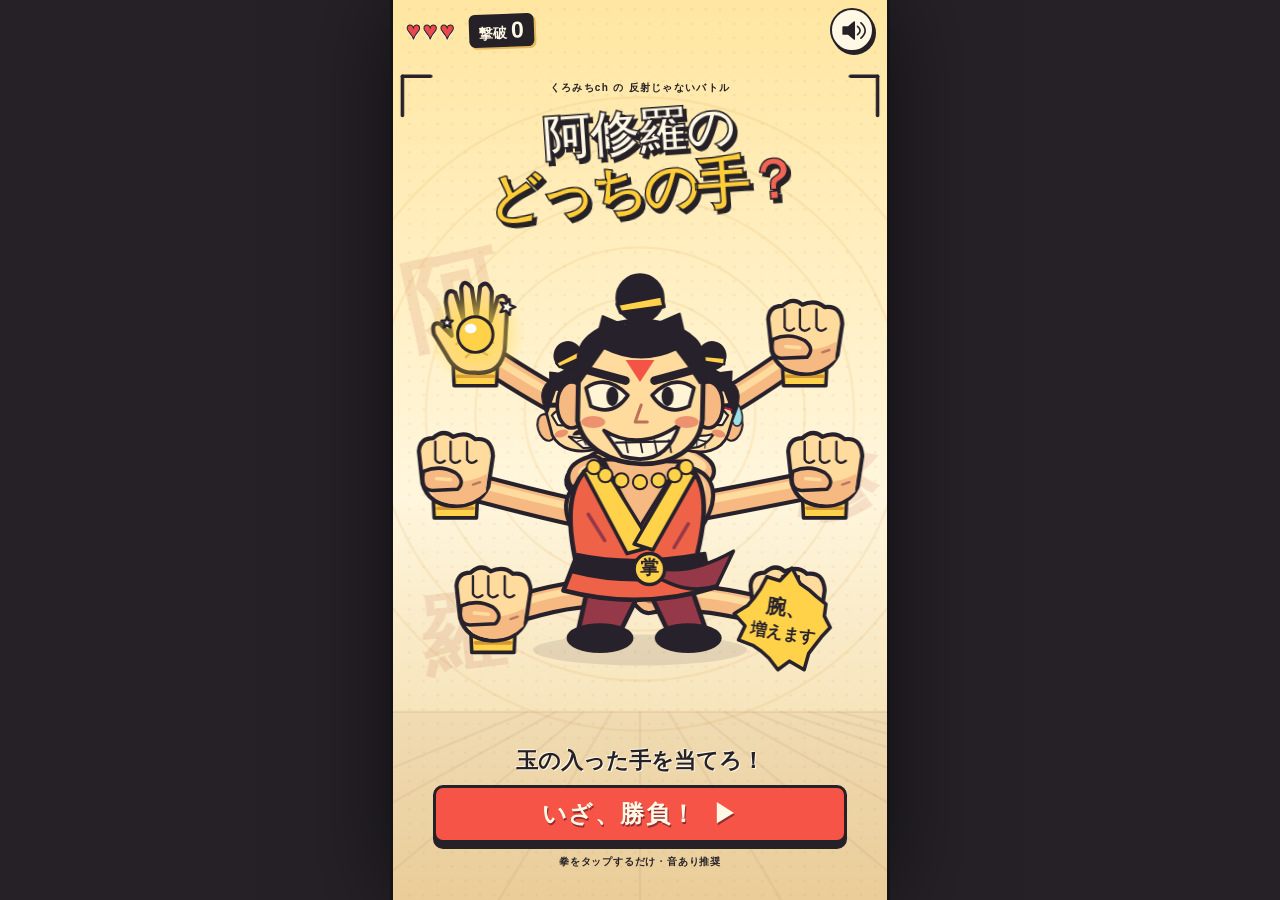
==== games/79b72ceb0181b890/index.html @ 9f9df3e9 "Update Kuromichi game collection" ====
<!doctype html>
<html lang="ja">
<head>
  <meta charset="utf-8">
  <meta name="viewport" content="width=device-width,initial-scale=1,viewport-fit=cover">
  <meta name="theme-color" content="#f5dc8d">
  <title>阿修羅のどっちの手？｜くろみちch</title>
  <link rel="icon" href="data:image/svg+xml,%3Csvg xmlns='http://www.w3.org/2000/svg' viewBox='0 0 64 64'%3E%3Crect width='64' height='64' rx='16' fill='%23ffcc32'/%3E%3Ctext x='8' y='49' font-size='46'%3E拳%3C/text%3E%3C/svg%3E">
  <link rel="stylesheet" href="style.css">
  <script src="core.js" defer></script>
  <script src="audio.js" defer></script>
  <script src="art.js" defer></script>
  <script src="game.js" defer></script>
</head>
<body>
<main id="game" aria-label="阿修羅のどっちの手？">
  <canvas id="canvas" aria-label="玉を持つ阿修羅の腕を目で追おう"></canvas>
  <header id="hud">
    <div id="hearts" aria-label="残機3">♥♥♥</div>
    <div id="score"><span>撃破</span> <b>0</b></div>
    <button id="mute" type="button" aria-label="音をミュートする" aria-pressed="false"><svg viewBox="0 0 32 32" aria-hidden="true"><path d="M5 12h6l7-6v20l-7-6H5z"/><path class="waves" d="M22 11q6 5 0 10m4-14q10 9 0 18"/></svg></button>
  </header>
  <div id="targets" aria-label="回答する拳"></div>
  <section id="title" class="screen">
    <p class="brand">くろみちch の 反射じゃないバトル</p>
    <h1><span>阿修羅の</span><strong>どっちの手<span class="question">？</span></strong></h1>
    <div class="title-bottom"><p class="rule">玉の入った手を当てろ！</p><button id="start" class="primary" type="button">いざ、勝負！ <span>▶</span></button><p class="hint">拳をタップするだけ · 音あり推奨</p></div>
  </section>
  <section id="result" class="screen" hidden>
    <div class="result-card"><p class="eyebrow">全 腕 敗 北</p><h2>お手上げ〜！</h2><p id="result-quip">手が多いって、ずるくない？</p><div class="stats"><div><span>撃破数</span><b id="final-score">0</b><small>体</small></div><div><span>到達した腕</span><b id="final-arms">2</b><small>本</small></div></div><p id="best"></p><button id="retry" class="primary" type="button">もう一戦！ <span>↻</span></button></div>
  </section>
  <footer id="caption" hidden><div id="badge"></div><strong id="message" role="status" aria-live="polite"></strong><span id="submessage"></span></footer>
  <button id="resume" class="resume" hidden>タップして再開 ▶</button>
</main>
</body>
</html>
---- games/79b72ceb0181b890/style.css ----
*{box-sizing:border-box;-webkit-tap-highlight-color:transparent}html,body{margin:0;width:100%;height:100%;overflow:hidden;overscroll-behavior:none;background:#252127;color:#252127;font-family:"Arial Black","Hiragino Kaku Gothic ProN","Yu Gothic",Meiryo,sans-serif;font-weight:800}body{height:100dvh;display:flex;justify-content:center}button{font:inherit;color:inherit;cursor:pointer;touch-action:manipulation}button:focus-visible{outline:4px solid #128ca0;outline-offset:3px}[hidden]{display:none!important}#game{position:relative;width:min(100%,500px);height:100%;overflow:hidden;background:#fff0c8;isolation:isolate;touch-action:none;user-select:none;-webkit-user-select:none}canvas{display:block;width:100%;height:100%;position:absolute;inset:0}#hud{position:absolute;z-index:4;top:0;left:0;right:0;display:flex;align-items:center;gap:12px;padding:max(8px,env(safe-area-inset-top)) 13px 6px;pointer-events:none}#hearts{font-size:25px;letter-spacing:2px;color:#e9494b;-webkit-text-stroke:1px #252127;text-shadow:0 2px #fff}#hearts .lost{color:#c5baa2}#score{background:#252127;color:#fff8e5;border-radius:6px;transform:rotate(-2deg);padding:3px 10px;font-size:14px;box-shadow:2px 2px 0 #e6b95e}#score b{font-size:23px}#mute{pointer-events:auto;margin-left:auto;border:2px solid #252127;background:#fff8e5;border-radius:50%;width:44px;height:44px;display:grid;place-items:center;box-shadow:2px 3px #252127}#mute svg{width:27px;height:27px;fill:#252127;stroke:#252127;stroke-width:2;stroke-linecap:round;stroke-linejoin:round}#mute svg .waves{fill:none}#mute[aria-pressed=true] .waves{display:none}#mute[aria-pressed=true]:after{content:"";position:absolute;width:31px;height:3px;background:#e9494b;transform:rotate(-48deg);box-shadow:0 0 0 1px #fff8e5}.screen{position:absolute;inset:0;z-index:3;pointer-events:none}.screen button{pointer-events:auto}.brand{position:absolute;top:9%;width:100%;text-align:center;letter-spacing:.13em;font-size:10px;margin:0}h1{position:absolute;top:12%;width:100%;text-align:center;line-height:1.05;margin:0;transform:rotate(-4deg);filter:drop-shadow(3px 4px 0 #252127)}h1>span{display:block;font-size:clamp(30px,8.8vw,48px);color:#fff8e5;-webkit-text-stroke:1.5px #252127}h1 strong{display:block;margin-top:3px;font-size:clamp(35px,10.4vw,55px);letter-spacing:-.07em;color:#ffcd38;-webkit-text-stroke:1.4px #252127}h1 .question{color:#f26455}.title-bottom{position:absolute;bottom:max(3.5%,env(safe-area-inset-bottom));left:8%;width:84%;text-align:center}.rule{font-size:clamp(17px,4.5vw,22px);margin:0 0 9px;text-shadow:1px 1px #fff8e5,-1px -1px #fff8e5}.primary{width:100%;min-height:58px;border:3px solid #252127;border-radius:10px;background:#f65446;box-shadow:0 6px 0 #252127;color:#fff8e5;font-size:24px;font-weight:1000;letter-spacing:.06em;transition:transform .08s,box-shadow .08s;text-shadow:1px 2px #942e32}.primary span{margin-left:8px}.primary:active{transform:translateY(4px);box-shadow:0 2px #252127}.hint{font-size:10px;letter-spacing:.08em;margin:12px 0 0}#caption{position:absolute;left:0;right:0;bottom:0;padding:0 12px max(13px,env(safe-area-inset-bottom));z-index:2;text-align:center;pointer-events:none}#badge{display:inline-block;padding:4px 12px;margin-bottom:6px;color:#fff8e5;background:#252127;border-radius:4px;transform:rotate(-2deg);font-size:12px;letter-spacing:.06em}#message{display:block;font-size:clamp(25px,7vw,35px);line-height:1.2;text-shadow:2px 2px 0 #fff8e5,-2px -2px 0 #fff8e5}#submessage{display:block;margin-top:4px;font-size:11px;letter-spacing:.08em}#targets{position:absolute;inset:0;z-index:2;pointer-events:none}.hand-target{position:absolute;border:0;background:transparent;padding:0;border-radius:50%;pointer-events:auto;touch-action:none}.hand-target:disabled{pointer-events:none}.hand-target:focus-visible{background:#fff7;outline:3px dashed #168d9c}#result{background:#25212770;display:grid;place-items:center;padding:25px;backdrop-filter:blur(3px)}.result-card{pointer-events:auto;background:#fff7df;border:4px solid #252127;border-radius:12px;padding:23px 20px 25px;width:100%;box-shadow:8px 9px #252127;transform:rotate(-2deg);text-align:center}.eyebrow{display:inline-block;background:#252127;color:#ffcc38;padding:4px 14px;margin:0;letter-spacing:.15em;font-size:14px}h2{font-size:clamp(31px,9vw,43px);margin:10px -15px 6px;letter-spacing:-.06em;color:#de443e}#result-quip{font-size:12px;margin:8px 0 20px}.stats{display:flex;border-block:2px solid #252127;padding:13px 0;gap:10px}.stats>div{flex:1}.stats>div+div{border-left:2px dashed #cbbf9d}.stats span{display:block;font-size:13px}.stats b{display:inline-block;font-size:52px;line-height:1.2}.stats small{font-size:13px}#best{font-size:11px;margin:13px 0 19px}.resume{position:absolute;inset:0;z-index:10;background:#252127e8;color:#ffdc59;border:0;font-size:25px;letter-spacing:.05em}@media(max-height:560px){.brand{top:11%;font-size:9px}h1{top:15%}h1>span{font-size:27px}h1 strong{font-size:35px}.title-bottom{bottom:3%}.primary{min-height:48px;font-size:21px}.hint{margin-top:9px}.rule{font-size:17px}.result-card{padding:13px 17px 19px}.stats b{font-size:40px}#result-quip{margin:7px 0 12px}#caption{padding-bottom:8px}#badge{font-size:10px;padding:3px 10px;margin-bottom:4px}#message{font-size:25px}#submessage{font-size:10px}}@media(min-width:700px){#game{border-inline:3px solid #161319;box-shadow:0 0 90px #0008}}@media(prefers-reduced-motion:reduce){.primary{transition:none}}
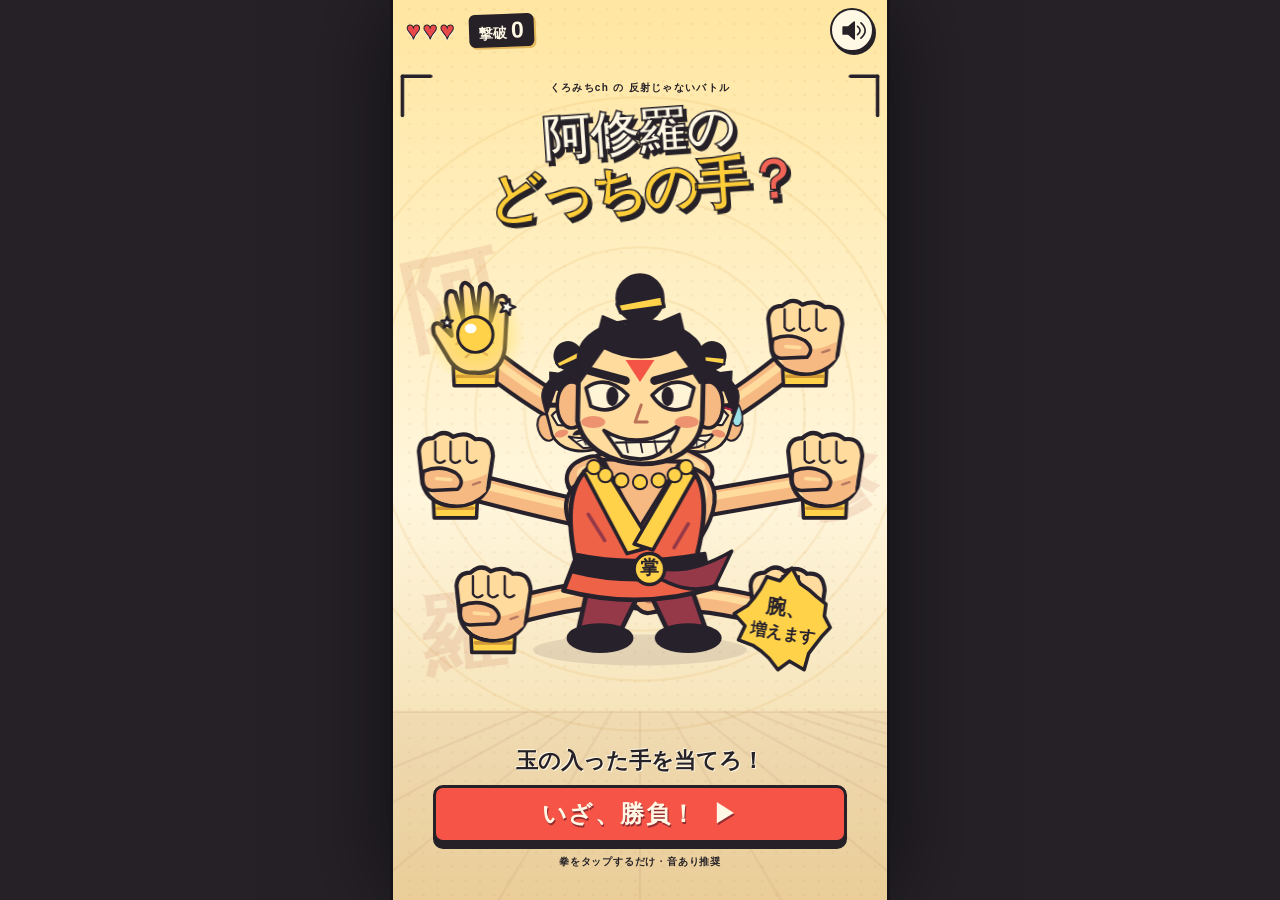
==== commit 68c2af43: "Update Kuromichi game collection" ====
--- a/games/79b72ceb0181b890/index.html
+++ b/games/79b72ceb0181b890/index.html
@@ -2,7 +2,9 @@
 <html lang="ja">
 <head>
   <meta charset="utf-8">
-  <meta name="viewport" content="width=device-width,initial-scale=1,viewport-fit=cover">
+  <meta data-library-security="csp" http-equiv="Content-Security-Policy" content="default-src 'none'; script-src 'self'; script-src-attr 'none'; style-src 'self' 'unsafe-inline'; img-src 'self' data:; font-src 'self' data:; media-src 'self' blob: data:; connect-src 'none'; worker-src blob:; frame-src 'none'; object-src 'none'; base-uri 'none'; form-action 'none'">
+<meta data-library-security="referrer" name="referrer" content="no-referrer">
+<meta name="viewport" content="width=device-width,initial-scale=1,viewport-fit=cover">
   <meta name="theme-color" content="#f5dc8d">
   <title>阿修羅のどっちの手？｜くろみちch</title>
   <link rel="icon" href="data:image/svg+xml,%3Csvg xmlns='http://www.w3.org/2000/svg' viewBox='0 0 64 64'%3E%3Crect width='64' height='64' rx='16' fill='%23ffcc32'/%3E%3Ctext x='8' y='49' font-size='46'%3E拳%3C/text%3E%3C/svg%3E">
--- a/games/79b72ceb0181b890/style.css
+++ b/games/79b72ceb0181b890/style.css
@@ -1 +1 @@
-*{box-sizing:border-box;-webkit-tap-highlight-color:transparent}html,body{margin:0;width:100%;height:100%;overflow:hidden;overscroll-behavior:none;background:#252127;color:#252127;font-family:"Arial Black","Hiragino Kaku Gothic ProN","Yu Gothic",Meiryo,sans-serif;font-weight:800}body{height:100dvh;display:flex;justify-content:center}button{font:inherit;color:inherit;cursor:pointer;touch-action:manipulation}button:focus-visible{outline:4px solid #128ca0;outline-offset:3px}[hidden]{display:none!important}#game{position:relative;width:min(100%,500px);height:100%;overflow:hidden;background:#fff0c8;isolation:isolate;touch-action:none;user-select:none;-webkit-user-select:none}canvas{display:block;width:100%;height:100%;position:absolute;inset:0}#hud{position:absolute;z-index:4;top:0;left:0;right:0;display:flex;align-items:center;gap:12px;padding:max(8px,env(safe-area-inset-top)) 13px 6px;pointer-events:none}#hearts{font-size:25px;letter-spacing:2px;color:#e9494b;-webkit-text-stroke:1px #252127;text-shadow:0 2px #fff}#hearts .lost{color:#c5baa2}#score{background:#252127;color:#fff8e5;border-radius:6px;transform:rotate(-2deg);padding:3px 10px;font-size:14px;box-shadow:2px 2px 0 #e6b95e}#score b{font-size:23px}#mute{pointer-events:auto;margin-left:auto;border:2px solid #252127;background:#fff8e5;border-radius:50%;width:44px;height:44px;display:grid;place-items:center;box-shadow:2px 3px #252127}#mute svg{width:27px;height:27px;fill:#252127;stroke:#252127;stroke-width:2;stroke-linecap:round;stroke-linejoin:round}#mute svg .waves{fill:none}#mute[aria-pressed=true] .waves{display:none}#mute[aria-pressed=true]:after{content:"";position:absolute;width:31px;height:3px;background:#e9494b;transform:rotate(-48deg);box-shadow:0 0 0 1px #fff8e5}.screen{position:absolute;inset:0;z-index:3;pointer-events:none}.screen button{pointer-events:auto}.brand{position:absolute;top:9%;width:100%;text-align:center;letter-spacing:.13em;font-size:10px;margin:0}h1{position:absolute;top:12%;width:100%;text-align:center;line-height:1.05;margin:0;transform:rotate(-4deg);filter:drop-shadow(3px 4px 0 #252127)}h1>span{display:block;font-size:clamp(30px,8.8vw,48px);color:#fff8e5;-webkit-text-stroke:1.5px #252127}h1 strong{display:block;margin-top:3px;font-size:clamp(35px,10.4vw,55px);letter-spacing:-.07em;color:#ffcd38;-webkit-text-stroke:1.4px #252127}h1 .question{color:#f26455}.title-bottom{position:absolute;bottom:max(3.5%,env(safe-area-inset-bottom));left:8%;width:84%;text-align:center}.rule{font-size:clamp(17px,4.5vw,22px);margin:0 0 9px;text-shadow:1px 1px #fff8e5,-1px -1px #fff8e5}.primary{width:100%;min-height:58px;border:3px solid #252127;border-radius:10px;background:#f65446;box-shadow:0 6px 0 #252127;color:#fff8e5;font-size:24px;font-weight:1000;letter-spacing:.06em;transition:transform .08s,box-shadow .08s;text-shadow:1px 2px #942e32}.primary span{margin-left:8px}.primary:active{transform:translateY(4px);box-shadow:0 2px #252127}.hint{font-size:10px;letter-spacing:.08em;margin:12px 0 0}#caption{position:absolute;left:0;right:0;bottom:0;padding:0 12px max(13px,env(safe-area-inset-bottom));z-index:2;text-align:center;pointer-events:none}#badge{display:inline-block;padding:4px 12px;margin-bottom:6px;color:#fff8e5;background:#252127;border-radius:4px;transform:rotate(-2deg);font-size:12px;letter-spacing:.06em}#message{display:block;font-size:clamp(25px,7vw,35px);line-height:1.2;text-shadow:2px 2px 0 #fff8e5,-2px -2px 0 #fff8e5}#submessage{display:block;margin-top:4px;font-size:11px;letter-spacing:.08em}#targets{position:absolute;inset:0;z-index:2;pointer-events:none}.hand-target{position:absolute;border:0;background:transparent;padding:0;border-radius:50%;pointer-events:auto;touch-action:none}.hand-target:disabled{pointer-events:none}.hand-target:focus-visible{background:#fff7;outline:3px dashed #168d9c}#result{background:#25212770;display:grid;place-items:center;padding:25px;backdrop-filter:blur(3px)}.result-card{pointer-events:auto;background:#fff7df;border:4px solid #252127;border-radius:12px;padding:23px 20px 25px;width:100%;box-shadow:8px 9px #252127;transform:rotate(-2deg);text-align:center}.eyebrow{display:inline-block;background:#252127;color:#ffcc38;padding:4px 14px;margin:0;letter-spacing:.15em;font-size:14px}h2{font-size:clamp(31px,9vw,43px);margin:10px -15px 6px;letter-spacing:-.06em;color:#de443e}#result-quip{font-size:12px;margin:8px 0 20px}.stats{display:flex;border-block:2px solid #252127;padding:13px 0;gap:10px}.stats>div{flex:1}.stats>div+div{border-left:2px dashed #cbbf9d}.stats span{display:block;font-size:13px}.stats b{display:inline-block;font-size:52px;line-height:1.2}.stats small{font-size:13px}#best{font-size:11px;margin:13px 0 19px}.resume{position:absolute;inset:0;z-index:10;background:#252127e8;color:#ffdc59;border:0;font-size:25px;letter-spacing:.05em}@media(max-height:560px){.brand{top:11%;font-size:9px}h1{top:15%}h1>span{font-size:27px}h1 strong{font-size:35px}.title-bottom{bottom:3%}.primary{min-height:48px;font-size:21px}.hint{margin-top:9px}.rule{font-size:17px}.result-card{padding:13px 17px 19px}.stats b{font-size:40px}#result-quip{margin:7px 0 12px}#caption{padding-bottom:8px}#badge{font-size:10px;padding:3px 10px;margin-bottom:4px}#message{font-size:25px}#submessage{font-size:10px}}@media(min-width:700px){#game{border-inline:3px solid #161319;box-shadow:0 0 90px #0008}}@media(prefers-reduced-motion:reduce){.primary{transition:none}}
+*{box-sizing:border-box;-webkit-tap-highlight-color:transparent}html,body{margin:0;width:100%;height:100%;overflow:hidden;overscroll-behavior:none;background:#252127;color:#252127;font-family:"Arial Black","Hiragino Kaku Gothic ProN","Yu Gothic",Meiryo,sans-serif;font-weight:800}body{height:100dvh;display:flex;justify-content:center}button{font:inherit;color:inherit;cursor:pointer;touch-action:manipulation}button:focus-visible{outline:4px solid #128ca0;outline-offset:3px}[hidden]{display:none!important}#game{position:relative;width:min(100%,500px);height:100%;overflow:hidden;background:#fff0c8;isolation:isolate;touch-action:none;user-select:none;-webkit-user-select:none}canvas{display:block;width:100%;height:100%;position:absolute;inset:0}#hud{position:absolute;z-index:4;top:0;left:0;right:0;display:flex;align-items:center;gap:12px;padding:max(8px,env(safe-area-inset-top)) 13px 6px;pointer-events:none}#hearts{font-size:25px;letter-spacing:2px;color:#e9494b;-webkit-text-stroke:1px #252127;text-shadow:0 2px #fff}#hearts .lost{color:#c5baa2}#score{background:#252127;color:#fff8e5;border-radius:6px;transform:rotate(-2deg);padding:3px 10px;font-size:14px;box-shadow:2px 2px 0 #e6b95e}#score b{font-size:23px}#mute{pointer-events:auto;margin-left:auto;border:2px solid #252127;background:#fff8e5;border-radius:50%;width:44px;height:44px;display:grid;place-items:center;box-shadow:2px 3px #252127}#mute svg{width:27px;height:27px;fill:#252127;stroke:#252127;stroke-width:2;stroke-linecap:round;stroke-linejoin:round}#mute svg .waves{fill:none}#mute[aria-pressed=true] .waves{display:none}#mute[aria-pressed=true]:after{content:"";position:absolute;width:31px;height:3px;background:#e9494b;transform:rotate(-48deg);box-shadow:0 0 0 1px #fff8e5}.screen{position:absolute;inset:0;z-index:3;pointer-events:none}.screen button{pointer-events:auto}.brand{position:absolute;top:9%;width:100%;text-align:center;letter-spacing:.13em;font-size:10px;margin:0}h1{position:absolute;top:12%;width:100%;text-align:center;line-height:1.05;margin:0;transform:rotate(-4deg);filter:drop-shadow(3px 4px 0 #252127)}h1>span{display:block;font-size:clamp(30px,8.8vw,48px);color:#fff8e5;-webkit-text-stroke:1.5px #252127}h1 strong{display:block;margin-top:3px;font-size:clamp(35px,10.4vw,55px);letter-spacing:-.07em;color:#ffcd38;-webkit-text-stroke:1.4px #252127}h1 .question{color:#f26455}.title-bottom{position:absolute;bottom:max(3.5%,env(safe-area-inset-bottom));left:8%;width:84%;text-align:center}.rule{font-size:clamp(17px,4.5vw,22px);margin:0 0 9px;text-shadow:1px 1px #fff8e5,-1px -1px #fff8e5}.primary{width:100%;min-height:58px;border:3px solid #252127;border-radius:10px;background:#f65446;box-shadow:0 6px 0 #252127;color:#fff8e5;font-size:24px;font-weight:1000;letter-spacing:.06em;transition:transform .08s,box-shadow .08s;text-shadow:1px 2px #942e32}.primary span{margin-left:8px}.primary:active{transform:translateY(4px);box-shadow:0 2px #252127}.hint{font-size:10px;letter-spacing:.08em;margin:12px 0 0}#caption{position:absolute;left:0;right:0;bottom:0;padding:0 12px max(13px,env(safe-area-inset-bottom));z-index:2;text-align:center;pointer-events:none}#badge{display:inline-block;padding:4px 12px;margin-bottom:6px;color:#fff8e5;background:#252127;border-radius:4px;transform:rotate(-2deg);font-size:12px;letter-spacing:.06em}#message{display:block;font-size:clamp(25px,7vw,35px);line-height:1.2;text-shadow:2px 2px 0 #fff8e5,-2px -2px 0 #fff8e5}#submessage{display:block;margin-top:4px;font-size:11px;letter-spacing:.08em}#targets{position:absolute;inset:0;z-index:2;pointer-events:none}.hand-target{position:absolute;border:0;background:transparent;padding:0;border-radius:50%;pointer-events:auto;touch-action:none}.hand-target:disabled{pointer-events:none}.hand-target:focus-visible{background:#fff7;outline:3px dashed #168d9c}#result{background:#25212770;display:grid;place-items:center;padding:25px;backdrop-filter:blur(3px)}.result-card{pointer-events:auto;background:#fff7df;border:4px solid #252127;border-radius:12px;padding:23px 20px 25px;width:100%;box-shadow:8px 9px #252127;transform:rotate(-2deg);text-align:center}.eyebrow{display:inline-block;background:#252127;color:#ffcc38;padding:4px 14px;margin:0;letter-spacing:.15em;font-size:14px}h2{font-size:clamp(31px,9vw,43px);margin:10px -15px 6px;letter-spacing:-.06em;color:#de443e}#result-quip{font-size:12px;margin:8px 0 20px}.stats{display:flex;border-block:2px solid #252127;padding:13px 0;gap:10px}.stats>div{flex:1}.stats>div+div{border-left:2px dashed #cbbf9d}.stats span{display:block;font-size:13px}.stats b{display:inline-block;font-size:52px;line-height:1.2}.stats small{font-size:13px}#best{font-size:11px;margin:13px 0 19px}.resume{position:absolute;inset:0;z-index:10;background:#252127e8;color:#ffdc59;border:0;font-size:25px;letter-spacing:.05em}@media(max-height:650px){.brand{top:11%;font-size:9px}h1{top:15%}h1>span{font-size:27px}h1 strong{font-size:35px}.title-bottom{bottom:3%}.primary{min-height:48px;font-size:21px}.hint{margin-top:9px}.rule{font-size:17px}.result-card{padding:13px 17px 19px}.stats b{font-size:40px}#result-quip{margin:7px 0 12px}#caption{padding-bottom:8px}#badge{font-size:10px;padding:3px 10px;margin-bottom:4px}#message{font-size:25px}#submessage{font-size:10px}}@media(min-width:700px){#game{border-inline:3px solid #161319;box-shadow:0 0 90px #0008}}@media(prefers-reduced-motion:reduce){.primary{transition:none}}
